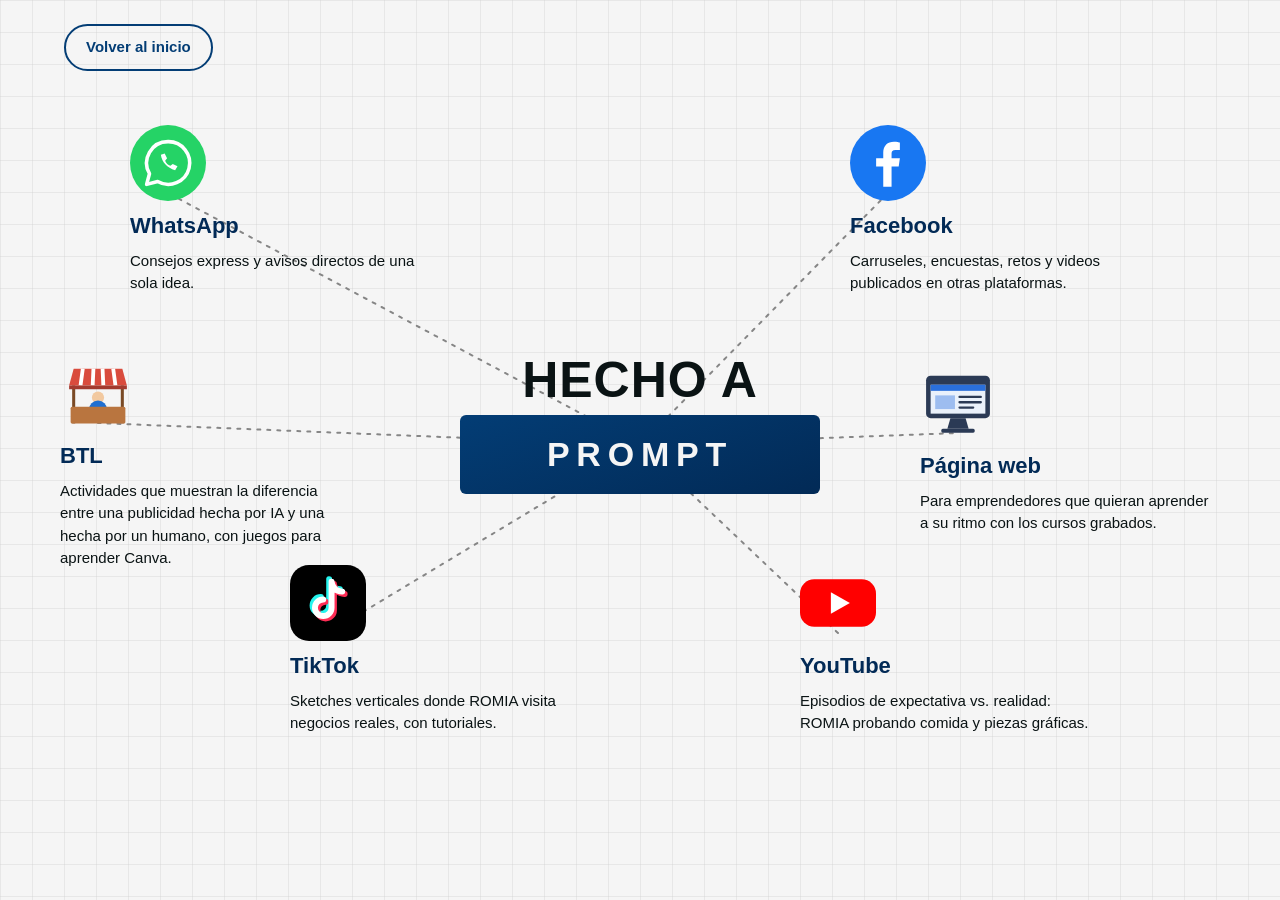
==== web-redes/index.html @ 92489c38 "Sitio completo con todas las paginas" ====
<!doctype html>
<html lang="es">
<head>
<meta charset="utf-8">
<meta name="viewport" content="width=device-width,initial-scale=1">
<title>Redes | Hecho a Prompt</title>
<link rel="stylesheet" href="/shared/css/variables.css">
<link rel="stylesheet" href="/shared/css/reset.css">
<link rel="stylesheet" href="/shared/css/components.css">
<link rel="stylesheet" href="/web-redes/css/styles.css">
</head>
<body>
<header class="barra"><a class="btn btn--borde" href="/web-inicio/">Volver al inicio</a></header>
<main class="lienzo">
  <div class="mapa">
    <svg class="mapa__lineas" viewBox="0 0 1200 700" aria-hidden="true"><path d="M600 350L128 98M600 350L848 98M600 350L58 328M600 350L918 338M600 350L288 538M600 350L798 538"/></svg>
    <div class="centro"><span class="centro__a">HECHO A</span><span class="centro__prompt">PROMPT</span></div>
    <a class="nodo nodo--whatsapp" data-link="whatsapp"><img class="nodo__icono" src="/shared/assets/icons/whatsapp.svg" alt=""><span class="nodo__ir">Abrir</span><h2>WhatsApp</h2><p>Consejos express y avisos directos de una sola idea.</p></a>
    <a class="nodo nodo--facebook" data-link="facebook"><img class="nodo__icono" src="/shared/assets/icons/facebook.svg" alt=""><span class="nodo__ir">Abrir</span><h2>Facebook</h2><p>Carruseles, encuestas, retos y videos publicados en otras plataformas.</p></a>
    <div class="nodo nodo--btl"><img class="nodo__icono" src="/shared/assets/icons/btl.svg" alt=""><h2>BTL</h2><p>Actividades que muestran la diferencia entre una publicidad hecha por IA y una hecha por un humano, con juegos para aprender Canva.</p></div>
    <a class="nodo nodo--web" data-link="web"><img class="nodo__icono" src="/shared/assets/icons/web.svg" alt=""><span class="nodo__ir">Abrir</span><h2>Página web</h2><p>Para emprendedores que quieran aprender a su ritmo con los cursos grabados.</p></a>
    <a class="nodo nodo--tiktok" data-link="tiktok"><img class="nodo__icono" src="/shared/assets/icons/tiktok.svg" alt=""><span class="nodo__ir">Abrir</span><h2>TikTok</h2><p>Sketches verticales donde ROMIA visita negocios reales, con tutoriales.</p></a>
    <a class="nodo nodo--youtube" data-link="youtube"><img class="nodo__icono" src="/shared/assets/icons/youtube.svg" alt=""><span class="nodo__ir">Abrir</span><h2>YouTube</h2><p>Episodios de expectativa vs. realidad: ROMIA probando comida y piezas gráficas.</p></a>
  </div>
</main>
<script src="/shared/js/links.js"></script>
<script src="/web-redes/js/main.js"></script>
</body>
</html>
---- shared/css/variables.css ----
:root{
  --azul:#033D75; --azul-oscuro:#022A56;
  --gris:#868686; --gris-claro:#CCCCCC;
  --blanco:#F5F5F5; --negro:#0A1314;
  --fuente:'Helvetica Neue',Helvetica,Arial,sans-serif;
  --pagina:1200px;
}
---- shared/css/components.css ----
.logo{display:flex;flex-direction:column;line-height:1}
.logo__top{font-size:10px;letter-spacing:.35em;font-weight:700;color:var(--azul)}
.logo__main{display:flex;align-items:flex-end;font-size:34px;font-weight:700;letter-spacing:-.04em;color:var(--azul-oscuro)}
.logo__main svg{width:18px;height:22px;margin:0 0 4px 2px}
.btn{display:inline-block;padding:14px 26px;border-radius:999px;font-weight:700;border:2px solid var(--azul);background:var(--azul);color:var(--blanco);transition:background .2s}
.btn:hover{background:var(--azul-oscuro)}
.btn--borde{background:transparent;color:var(--azul)}
.btn--borde:hover{background:var(--azul);color:var(--blanco)}
---- web-redes/css/styles.css ----
body{background-color:var(--blanco);background-image:linear-gradient(#CCCCCC55 1px,transparent 1px),linear-gradient(90deg,#CCCCCC55 1px,transparent 1px);background-size:32px 32px;min-height:100vh}
.barra{max-width:var(--pagina);margin:0 auto;padding:24px}
.barra .btn{padding:10px 20px;font-size:15px}
.lienzo{overflow-x:auto;padding-bottom:40px}
.mapa{position:relative;width:1200px;height:660px;margin:0 auto}
.mapa__lineas{position:absolute;inset:0;width:1200px;height:700px;fill:none;stroke:var(--gris);stroke-width:2;stroke-dasharray:3 7;stroke-linecap:round}
.centro{position:absolute;left:420px;top:260px;width:360px;text-align:center;z-index:2}
.centro__a{display:block;font-size:50px;font-weight:700;letter-spacing:.02em;line-height:1}
.centro__prompt{display:block;margin-top:10px;padding:14px 0;border-radius:6px;background:linear-gradient(160deg,var(--azul),var(--azul-oscuro));color:var(--blanco);font-size:34px;font-weight:700;letter-spacing:.2em}
.nodo{position:absolute;width:290px;z-index:2;display:grid;grid-template-columns:76px 1fr;column-gap:14px;row-gap:8px;align-items:center}
.nodo h2{grid-column:1/-1;font-size:22px;color:var(--azul-oscuro)}
.nodo p{grid-column:1/-1;font-size:15px}
.nodo__icono{width:76px;height:76px;transition:transform .2s,filter .2s}
.nodo__ir{font-size:14px;font-weight:700;color:var(--azul);opacity:0;transition:opacity .2s}
a.nodo{cursor:pointer}
a.nodo:hover .nodo__icono,a.nodo:focus-visible .nodo__icono{transform:translateY(-5px) scale(1.1);filter:drop-shadow(0 10px 14px rgba(2,42,86,.35))}
a.nodo:hover .nodo__ir,a.nodo:focus-visible .nodo__ir{opacity:1}
.nodo--whatsapp{left:90px;top:30px}.nodo--facebook{left:810px;top:30px}
.nodo--btl{left:20px;top:260px}.nodo--web{left:880px;top:270px}
.nodo--tiktok{left:250px;top:470px}.nodo--youtube{left:760px;top:470px}
@media (max-width:1240px){
  .mapa{width:auto;height:auto;display:grid;grid-template-columns:repeat(2,1fr);gap:32px 28px;padding:8px 24px}
  .mapa__lineas{display:none}
  .centro,.nodo{position:static;width:auto}
  .centro{grid-column:1/-1;order:-1;width:100%;max-width:360px;justify-self:center}
  .centro__a{font-size:40px}.centro__prompt{font-size:28px}
}
@media (max-width:600px){.mapa{grid-template-columns:1fr}}
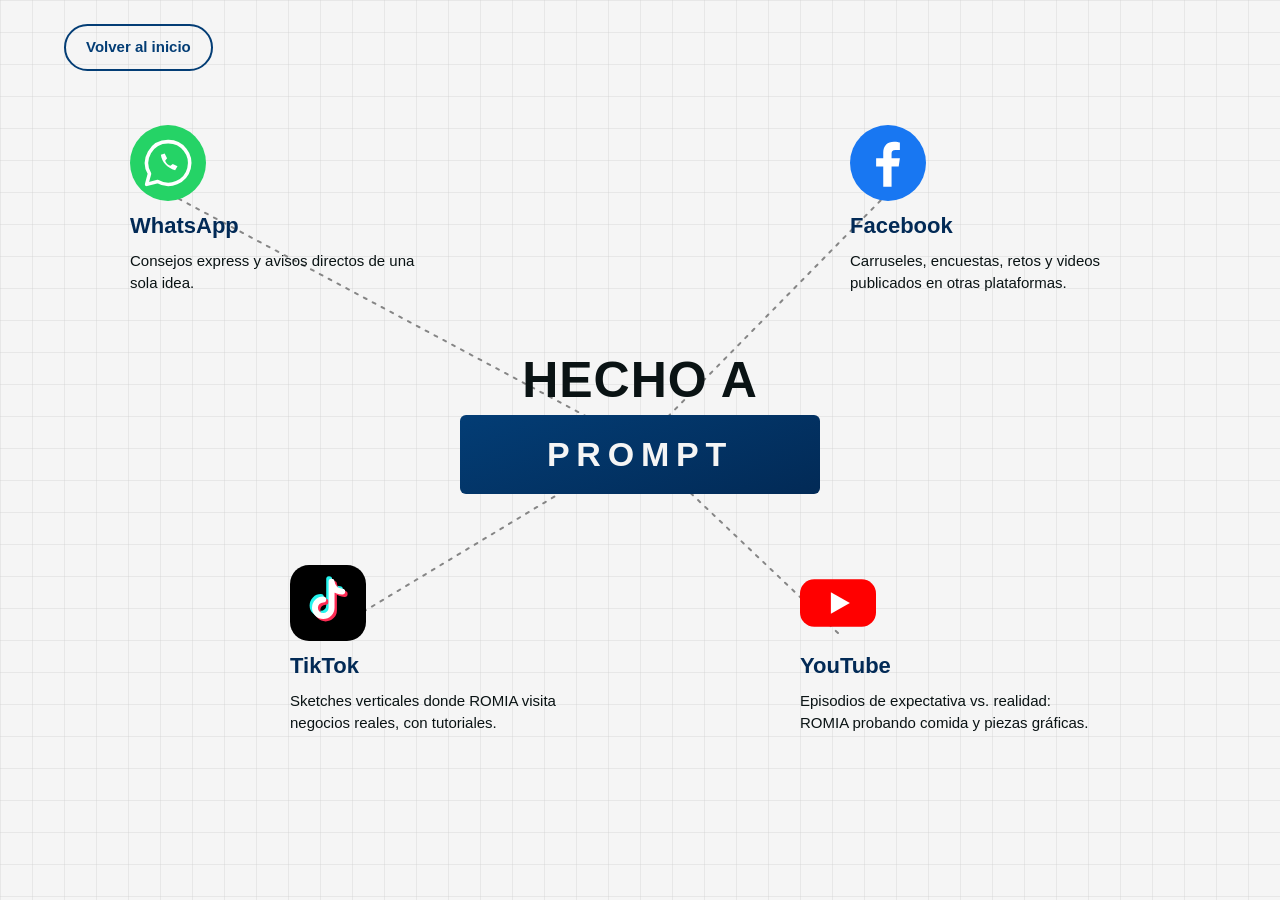
==== commit cfb45f89: "Quito BTL y pagina web de redes" ====
--- a/web-redes/index.html
+++ b/web-redes/index.html
@@ -13,12 +13,12 @@
 <header class="barra"><a class="btn btn--borde" href="/web-inicio/">Volver al inicio</a></header>
 <main class="lienzo">
   <div class="mapa">
-    <svg class="mapa__lineas" viewBox="0 0 1200 700" aria-hidden="true"><path d="M600 350L128 98M600 350L848 98M600 350L58 328M600 350L918 338M600 350L288 538M600 350L798 538"/></svg>
+    <svg class="mapa__lineas" viewBox="0 0 1200 700" aria-hidden="true"><path d="M600 350L128 98M600 350L848 98M600 350L288 538M600 350L798 538"/></svg>
     <div class="centro"><span class="centro__a">HECHO A</span><span class="centro__prompt">PROMPT</span></div>
     <a class="nodo nodo--whatsapp" data-link="whatsapp"><img class="nodo__icono" src="/shared/assets/icons/whatsapp.svg" alt=""><span class="nodo__ir">Abrir</span><h2>WhatsApp</h2><p>Consejos express y avisos directos de una sola idea.</p></a>
     <a class="nodo nodo--facebook" data-link="facebook"><img class="nodo__icono" src="/shared/assets/icons/facebook.svg" alt=""><span class="nodo__ir">Abrir</span><h2>Facebook</h2><p>Carruseles, encuestas, retos y videos publicados en otras plataformas.</p></a>
-    <div class="nodo nodo--btl"><img class="nodo__icono" src="/shared/assets/icons/btl.svg" alt=""><h2>BTL</h2><p>Actividades que muestran la diferencia entre una publicidad hecha por IA y una hecha por un humano, con juegos para aprender Canva.</p></div>
-    <a class="nodo nodo--web" data-link="web"><img class="nodo__icono" src="/shared/assets/icons/web.svg" alt=""><span class="nodo__ir">Abrir</span><h2>Página web</h2><p>Para emprendedores que quieran aprender a su ritmo con los cursos grabados.</p></a>
+
+    
     <a class="nodo nodo--tiktok" data-link="tiktok"><img class="nodo__icono" src="/shared/assets/icons/tiktok.svg" alt=""><span class="nodo__ir">Abrir</span><h2>TikTok</h2><p>Sketches verticales donde ROMIA visita negocios reales, con tutoriales.</p></a>
     <a class="nodo nodo--youtube" data-link="youtube"><img class="nodo__icono" src="/shared/assets/icons/youtube.svg" alt=""><span class="nodo__ir">Abrir</span><h2>YouTube</h2><p>Episodios de expectativa vs. realidad: ROMIA probando comida y piezas gráficas.</p></a>
   </div>
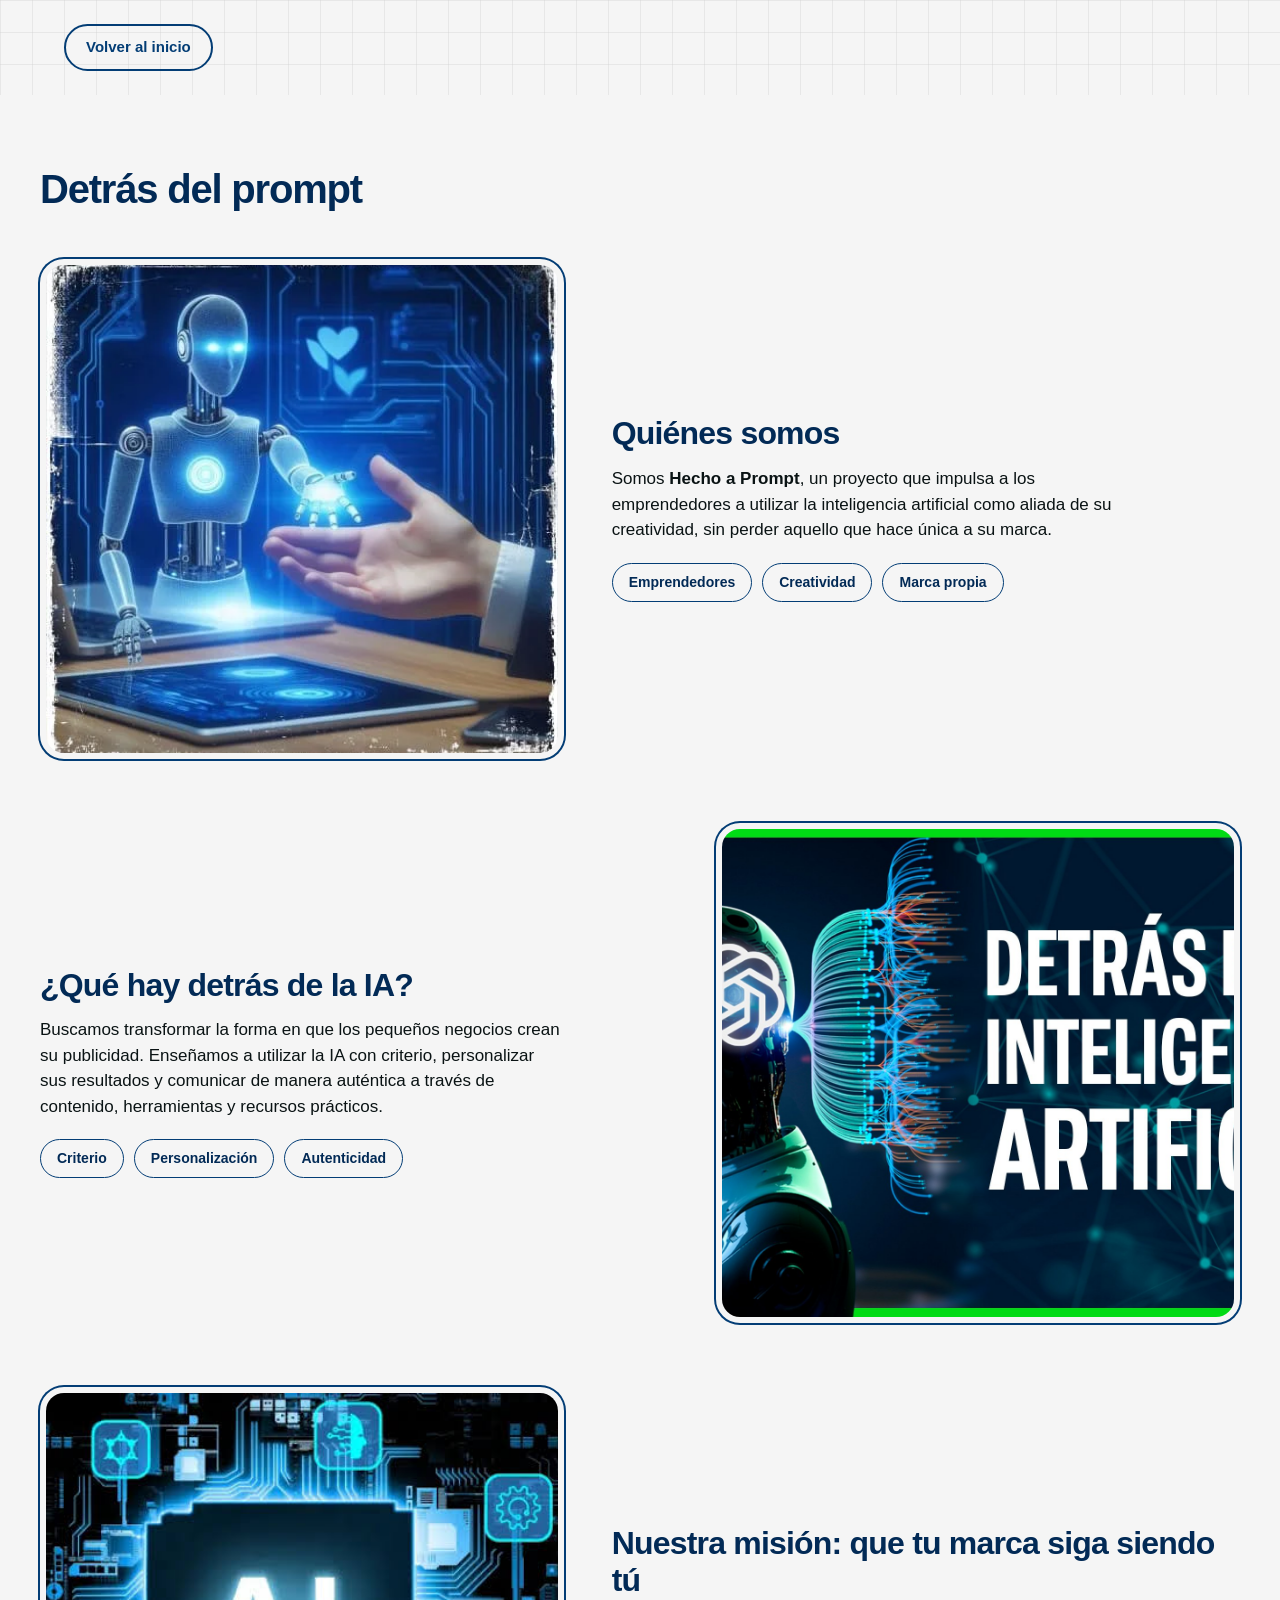
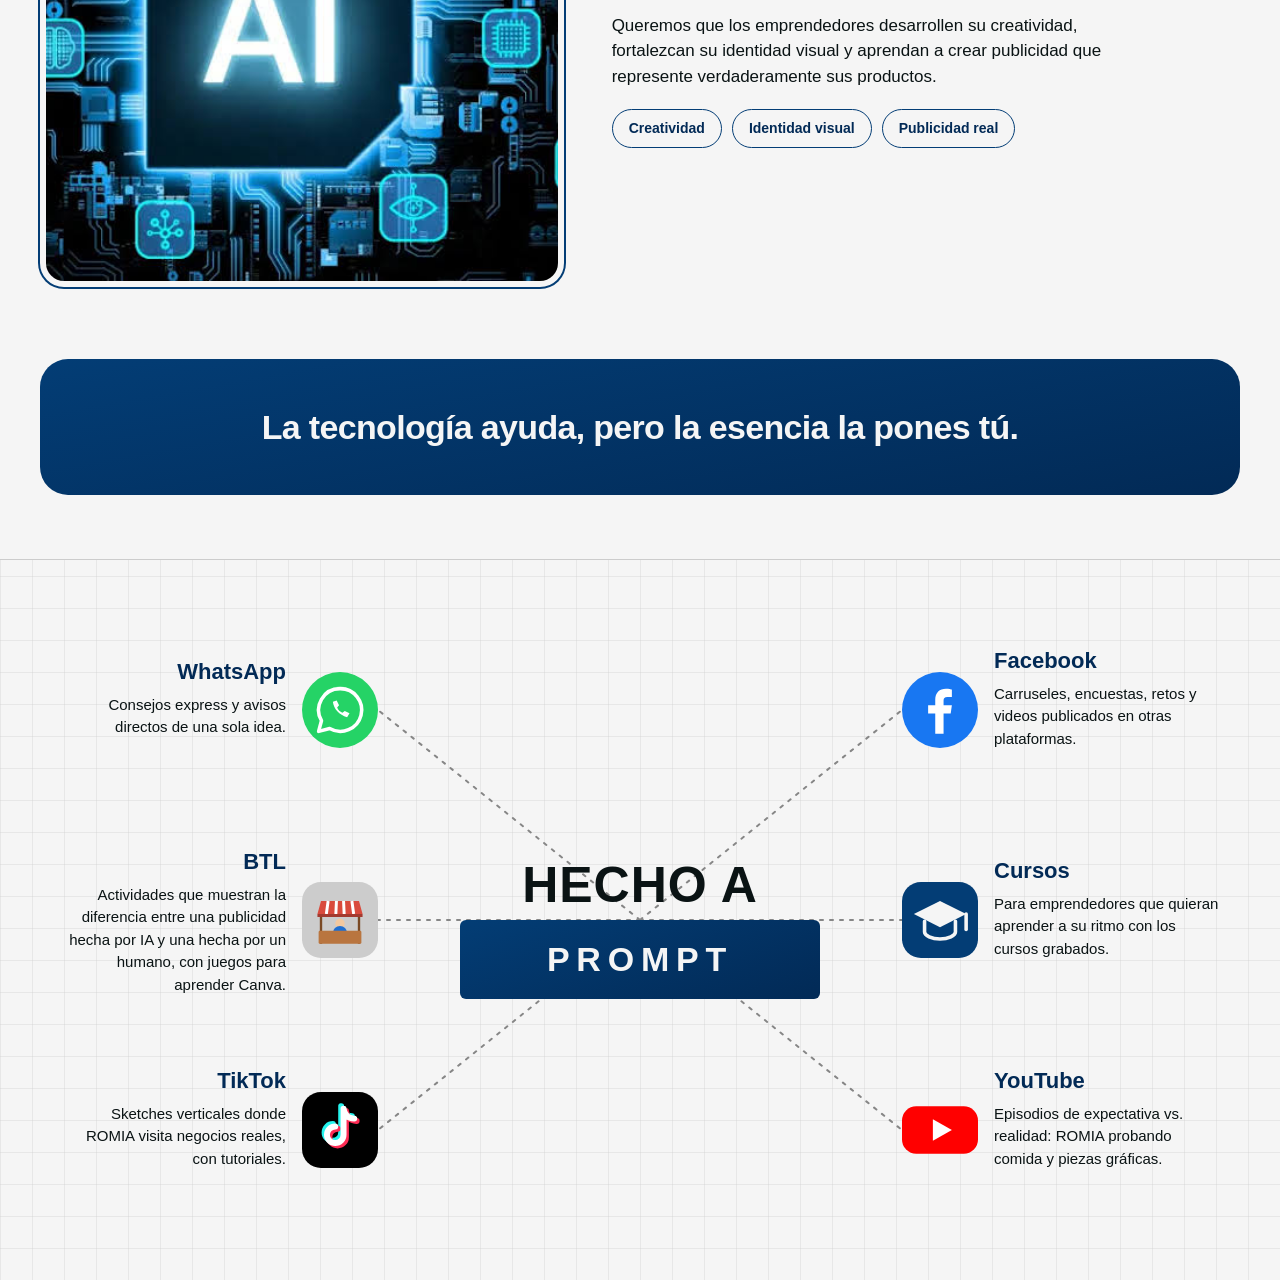
==== commit 582c81a8: "Redes alineadas con BTL y cursos" ====
--- a/web-redes/index.html
+++ b/web-redes/index.html
@@ -11,18 +11,59 @@
 </head>
 <body>
 <header class="barra"><a class="btn btn--borde" href="/web-inicio/">Volver al inicio</a></header>
+
+<section class="detras" id="detras">
+  <div class="detras__in">
+    <h2 class="titulo">Detrás del prompt</h2>
+    <div class="bloques">
+      <article class="bloque">
+        <img class="bloque__img" src="/web-redes/assets/img/quienes-somos.jpg" alt="Hecho a Prompt, quiénes somos" width="800" height="500" loading="lazy">
+        <div>
+          <h3>Quiénes somos</h3>
+          <p>Somos <strong>Hecho a Prompt</strong>, un proyecto que impulsa a los emprendedores a utilizar la inteligencia artificial como aliada de su creatividad, sin perder aquello que hace única a su marca.</p>
+          <ul class="chips"><li>Emprendedores</li><li>Creatividad</li><li>Marca propia</li></ul>
+        </div>
+      </article>
+      <article class="bloque bloque--inv">
+        <img class="bloque__img" src="/web-redes/assets/img/que-hay-detras.jpg" alt="Cómo usamos la inteligencia artificial" width="800" height="500" loading="lazy">
+        <div>
+          <h3>¿Qué hay detrás de la IA?</h3>
+          <p>Buscamos transformar la forma en que los pequeños negocios crean su publicidad. Enseñamos a utilizar la IA con criterio, personalizar sus resultados y comunicar de manera auténtica a través de contenido, herramientas y recursos prácticos.</p>
+          <ul class="chips"><li>Criterio</li><li>Personalización</li><li>Autenticidad</li></ul>
+        </div>
+      </article>
+      <article class="bloque">
+        <img class="bloque__img" src="/web-redes/assets/img/mision.jpg" alt="Nuestra misión" width="800" height="500" loading="lazy">
+        <div>
+          <h3>Nuestra misión: que tu marca siga siendo tú</h3>
+          <p>Queremos que los emprendedores desarrollen su creatividad, fortalezcan su identidad visual y aprendan a crear publicidad que represente verdaderamente sus productos.</p>
+          <ul class="chips"><li>Creatividad</li><li>Identidad visual</li><li>Publicidad real</li></ul>
+        </div>
+      </article>
+      <!-- Para otro bloque: copia un <article> completo y cambia imagen y texto.
+           En los bloques pares agrega la clase bloque--inv para alternar el lado. -->
+    </div>
+    <div class="cita"><p>La tecnología ayuda, pero la esencia la pones tú.</p></div>
+
+  </div>
+</section>
+
 <main class="lienzo">
   <div class="mapa">
-    <svg class="mapa__lineas" viewBox="0 0 1200 700" aria-hidden="true"><path d="M600 350L128 98M600 350L848 98M600 350L288 538M600 350L798 538"/></svg>
+    <svg class="mapa__lineas" viewBox="0 0 1200 640" aria-hidden="true"><path d="M600 320L338 110M600 320L338 320M600 320L338 530M600 320L862 110M600 320L862 320M600 320L862 530"/></svg>
     <div class="centro"><span class="centro__a">HECHO A</span><span class="centro__prompt">PROMPT</span></div>
-    <a class="nodo nodo--whatsapp" data-link="whatsapp"><img class="nodo__icono" src="/shared/assets/icons/whatsapp.svg" alt=""><span class="nodo__ir">Abrir</span><h2>WhatsApp</h2><p>Consejos express y avisos directos de una sola idea.</p></a>
-    <a class="nodo nodo--facebook" data-link="facebook"><img class="nodo__icono" src="/shared/assets/icons/facebook.svg" alt=""><span class="nodo__ir">Abrir</span><h2>Facebook</h2><p>Carruseles, encuestas, retos y videos publicados en otras plataformas.</p></a>
 
-    
-    <a class="nodo nodo--tiktok" data-link="tiktok"><img class="nodo__icono" src="/shared/assets/icons/tiktok.svg" alt=""><span class="nodo__ir">Abrir</span><h2>TikTok</h2><p>Sketches verticales donde ROMIA visita negocios reales, con tutoriales.</p></a>
-    <a class="nodo nodo--youtube" data-link="youtube"><img class="nodo__icono" src="/shared/assets/icons/youtube.svg" alt=""><span class="nodo__ir">Abrir</span><h2>YouTube</h2><p>Episodios de expectativa vs. realidad: ROMIA probando comida y piezas gráficas.</p></a>
+    <a class="nodo nodo--izq fila1" data-link="whatsapp"><img class="nodo__icono" src="/shared/assets/icons/whatsapp.svg" alt=""><div class="nodo__txt"><h2>WhatsApp</h2><p>Consejos express y avisos directos de una sola idea.</p><span class="nodo__ir">Abrir</span></div></a>
+    <a class="nodo nodo--der fila1" data-link="facebook"><img class="nodo__icono" src="/shared/assets/icons/facebook.svg" alt=""><div class="nodo__txt"><h2>Facebook</h2><p>Carruseles, encuestas, retos y videos publicados en otras plataformas.</p><span class="nodo__ir">Abrir</span></div></a>
+
+    <div class="nodo nodo--izq fila2"><img class="nodo__icono" src="/shared/assets/icons/btl.svg" alt=""><div class="nodo__txt"><h2>BTL</h2><p>Actividades que muestran la diferencia entre una publicidad hecha por IA y una hecha por un humano, con juegos para aprender Canva.</p></div></div>
+    <a class="nodo nodo--der fila2" data-link="cursos"><img class="nodo__icono" src="/shared/assets/icons/cursos.svg" alt=""><div class="nodo__txt"><h2>Cursos</h2><p>Para emprendedores que quieran aprender a su ritmo con los cursos grabados.</p><span class="nodo__ir">Abrir</span></div></a>
+
+    <a class="nodo nodo--izq fila3" data-link="tiktok"><img class="nodo__icono" src="/shared/assets/icons/tiktok.svg" alt=""><div class="nodo__txt"><h2>TikTok</h2><p>Sketches verticales donde ROMIA visita negocios reales, con tutoriales.</p><span class="nodo__ir">Abrir</span></div></a>
+    <a class="nodo nodo--der fila3" data-link="youtube"><img class="nodo__icono" src="/shared/assets/icons/youtube.svg" alt=""><div class="nodo__txt"><h2>YouTube</h2><p>Episodios de expectativa vs. realidad: ROMIA probando comida y piezas gráficas.</p><span class="nodo__ir">Abrir</span></div></a>
   </div>
 </main>
+
 <script src="/shared/js/links.js"></script>
 <script src="/web-redes/js/main.js"></script>
 </body>
--- a/web-redes/css/styles.css
+++ b/web-redes/css/styles.css
@@ -1,28 +1,60 @@
 body{background-color:var(--blanco);background-image:linear-gradient(#CCCCCC55 1px,transparent 1px),linear-gradient(90deg,#CCCCCC55 1px,transparent 1px);background-size:32px 32px;min-height:100vh}
 .barra{max-width:var(--pagina);margin:0 auto;padding:24px}
 .barra .btn{padding:10px 20px;font-size:15px}
-.lienzo{overflow-x:auto;padding-bottom:40px}
-.mapa{position:relative;width:1200px;height:660px;margin:0 auto}
-.mapa__lineas{position:absolute;inset:0;width:1200px;height:700px;fill:none;stroke:var(--gris);stroke-width:2;stroke-dasharray:3 7;stroke-linecap:round}
+
+/* ===== Detrás del prompt ===== */
+.detras{background:var(--blanco);border-bottom:1px solid var(--gris-claro);padding:72px 24px 64px}
+.detras__in{max-width:1200px;margin:0 auto}
+.titulo{margin:0 0 48px;font-size:clamp(28px,4vw,40px);line-height:1.1;letter-spacing:-.03em;color:var(--azul-oscuro)}
+.bloques{display:grid;gap:64px}
+.bloque{display:grid;grid-template-columns:5fr 6fr;gap:48px;align-items:center}
+.bloque--inv{grid-template-columns:6fr 5fr}
+.bloque--inv .bloque__img{order:2}
+.bloque__img{width:100%;aspect-ratio:16/10;object-fit:cover;border-radius:24px;border:6px solid var(--blanco);box-shadow:0 0 0 2px var(--azul);background:var(--gris-claro)}
+.bloque h3{margin:0 0 14px;font-size:clamp(24px,3vw,32px);line-height:1.15;letter-spacing:-.025em;color:var(--azul-oscuro)}
+.bloque p{max-width:520px;font-size:17px}
+.chips{display:flex;flex-wrap:wrap;gap:10px;list-style:none;margin:20px 0 0;padding:0}
+.chips li{border:1.5px solid var(--azul);border-radius:999px;padding:8px 16px;font-size:14px;font-weight:700;color:var(--azul-oscuro)}
+.cita{margin:72px 0 0;padding:48px 32px;border-radius:28px;text-align:center;color:var(--blanco);background:linear-gradient(170deg,var(--azul),var(--azul-oscuro))}
+.cita p{max-width:760px;margin:0 auto;font-size:clamp(22px,3.4vw,34px);font-weight:700;line-height:1.2;letter-spacing:-.02em}
+
+/* ===== Mapa de redes ===== */
+.lienzo{overflow-x:auto;padding:40px 0}
+.mapa{position:relative;width:1200px;height:640px;margin:0 auto}
+.mapa__lineas{position:absolute;inset:0;width:1200px;height:640px;fill:none;stroke:var(--gris);stroke-width:2;stroke-dasharray:3 7;stroke-linecap:round}
 .centro{position:absolute;left:420px;top:260px;width:360px;text-align:center;z-index:2}
 .centro__a{display:block;font-size:50px;font-weight:700;letter-spacing:.02em;line-height:1}
 .centro__prompt{display:block;margin-top:10px;padding:14px 0;border-radius:6px;background:linear-gradient(160deg,var(--azul),var(--azul-oscuro));color:var(--blanco);font-size:34px;font-weight:700;letter-spacing:.2em}
-.nodo{position:absolute;width:290px;z-index:2;display:grid;grid-template-columns:76px 1fr;column-gap:14px;row-gap:8px;align-items:center}
-.nodo h2{grid-column:1/-1;font-size:22px;color:var(--azul-oscuro)}
-.nodo p{grid-column:1/-1;font-size:15px}
-.nodo__icono{width:76px;height:76px;transition:transform .2s,filter .2s}
-.nodo__ir{font-size:14px;font-weight:700;color:var(--azul);opacity:0;transition:opacity .2s}
+.nodo{position:absolute;z-index:2;width:318px;height:76px;display:flex;align-items:center;gap:16px}
+.nodo--izq{left:20px;flex-direction:row-reverse}
+.nodo--der{left:862px}
+.fila1{top:72px}.fila2{top:282px}.fila3{top:492px}
+.nodo__icono{width:76px;height:76px;flex:none;object-fit:contain;transition:transform .2s,filter .2s}
+.nodo__txt{flex:1;min-width:0}
+.nodo--izq .nodo__txt{text-align:right}
+.nodo h2{margin:0 0 6px;font-size:22px;color:var(--azul-oscuro)}
+.nodo p{font-size:15px}
+.nodo__ir{display:block;margin-top:6px;font-size:14px;font-weight:700;color:var(--azul);opacity:0;transition:opacity .2s}
 a.nodo{cursor:pointer}
 a.nodo:hover .nodo__icono,a.nodo:focus-visible .nodo__icono{transform:translateY(-5px) scale(1.1);filter:drop-shadow(0 10px 14px rgba(2,42,86,.35))}
 a.nodo:hover .nodo__ir,a.nodo:focus-visible .nodo__ir{opacity:1}
-.nodo--whatsapp{left:90px;top:30px}.nodo--facebook{left:810px;top:30px}
-.nodo--btl{left:20px;top:260px}.nodo--web{left:880px;top:270px}
-.nodo--tiktok{left:250px;top:470px}.nodo--youtube{left:760px;top:470px}
+
+/* Tablet y celular: dos columnas, luego una */
 @media (max-width:1240px){
   .mapa{width:auto;height:auto;display:grid;grid-template-columns:repeat(2,1fr);gap:32px 28px;padding:8px 24px}
   .mapa__lineas{display:none}
-  .centro,.nodo{position:static;width:auto}
+  .centro,.nodo{position:static;width:auto;height:auto}
+  .nodo,.nodo--izq{flex-direction:row;align-items:flex-start}
+  .nodo--izq .nodo__txt{text-align:left}
   .centro{grid-column:1/-1;order:-1;width:100%;max-width:360px;justify-self:center}
   .centro__a{font-size:40px}.centro__prompt{font-size:28px}
 }
-@media (max-width:600px){.mapa{grid-template-columns:1fr}}
+@media (max-width:860px){
+  .detras{padding:48px 24px}
+  .titulo{margin-bottom:32px}
+  .bloques{gap:48px}
+  .bloque,.bloque--inv{grid-template-columns:1fr;gap:24px}
+  .bloque--inv .bloque__img{order:0}
+  .cita{margin-top:56px;padding:36px 22px}
+}
+@media (max-width:600px){.mapa{grid-template-columns:1fr}}
